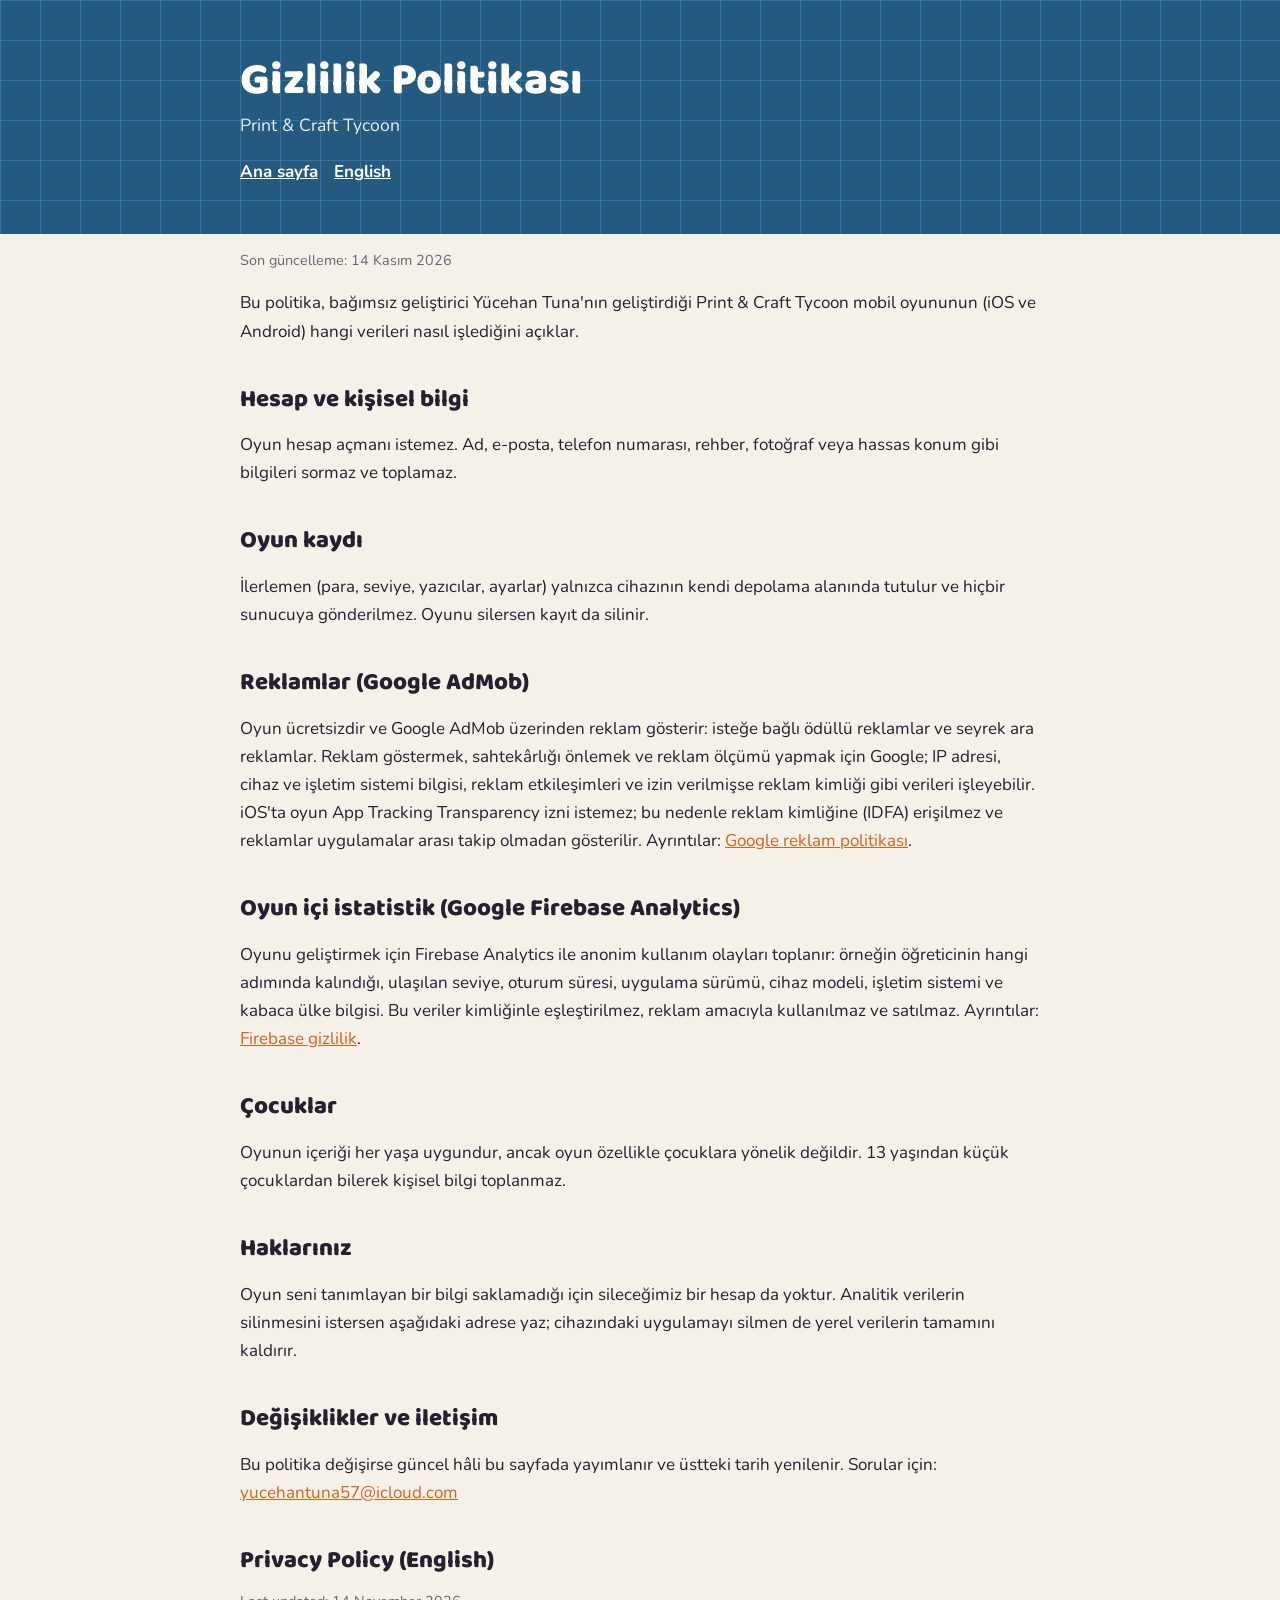
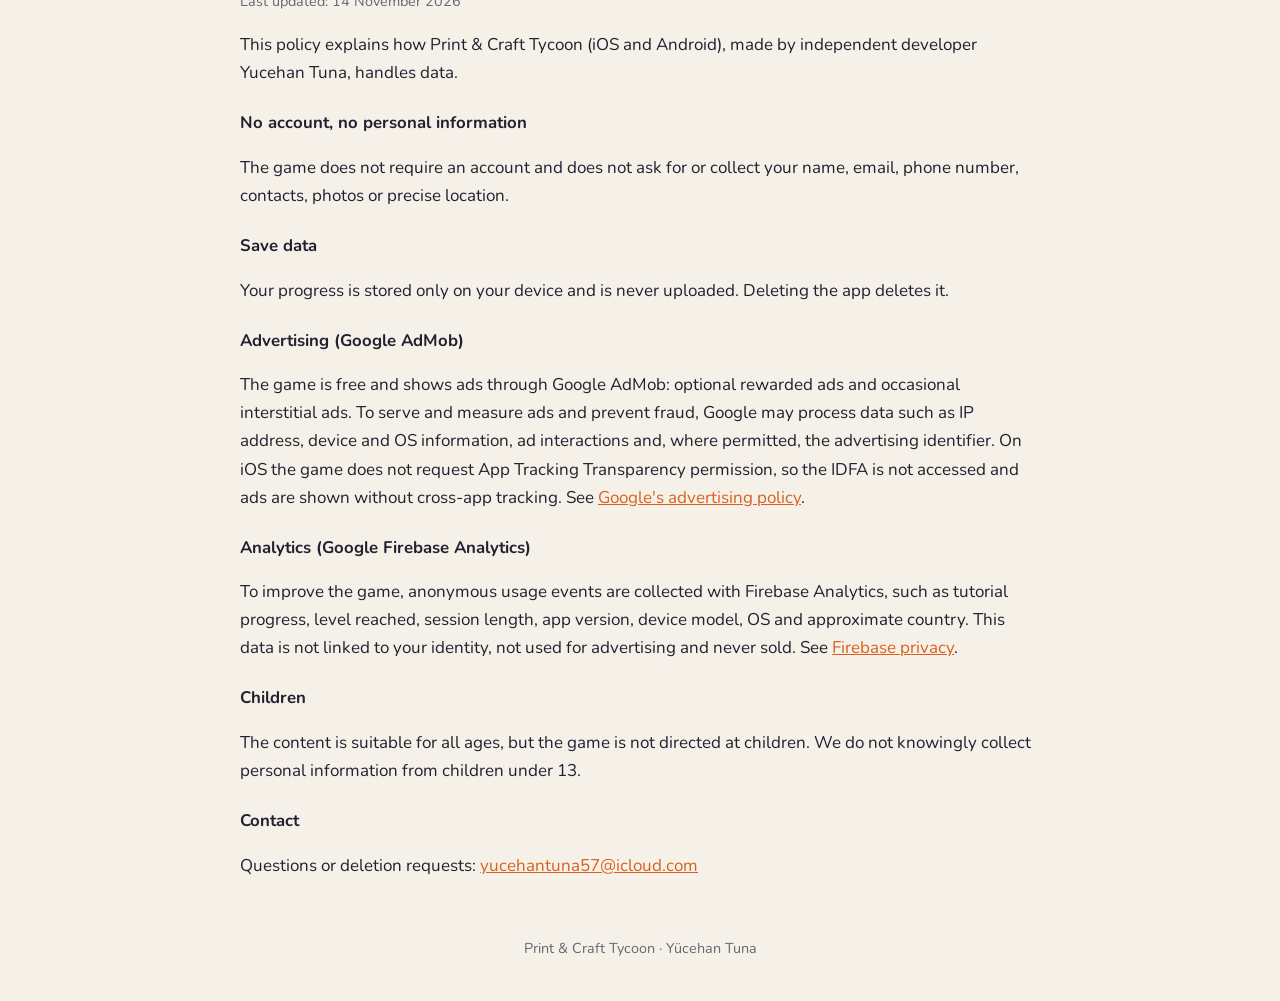
==== privacy.html @ df78fbeb "Print & Craft Tycoon web sitesi: tanıtım, destek, gizlilik" ====
<!doctype html>
<html lang="tr">
<head>
<meta charset="utf-8">
<meta name="viewport" content="width=device-width,initial-scale=1">
<title>Gizlilik Politikası · Print &amp; Craft Tycoon</title>
<link rel="icon" href="favicon.png">
<link rel="stylesheet" href="https://fonts.googleapis.com/css2?family=Baloo+2:wght@800&family=Nunito:wght@400;700;800&display=swap">
<link rel="stylesheet" href="style.css">
</head>
<body>
<header class="hero">
  <div class="wrap">
    <h1>Gizlilik Politikası</h1>
    <p class="tag">Print &amp; Craft Tycoon</p>
    <nav class="top"><a href="index.html">Ana sayfa</a><a href="#en">English</a></nav>
  </div>
</header>
<main class="wrap">
  <p class="meta">Son güncelleme: 14 Kasım 2026</p>
  <p>Bu politika, bağımsız geliştirici Yücehan Tuna'nın geliştirdiği Print &amp; Craft Tycoon mobil oyununun (iOS ve Android) hangi verileri nasıl işlediğini açıklar.</p>

  <h2>Hesap ve kişisel bilgi</h2>
  <p>Oyun hesap açmanı istemez. Ad, e-posta, telefon numarası, rehber, fotoğraf veya hassas konum gibi bilgileri sormaz ve toplamaz.</p>

  <h2>Oyun kaydı</h2>
  <p>İlerlemen (para, seviye, yazıcılar, ayarlar) yalnızca cihazının kendi depolama alanında tutulur ve hiçbir sunucuya gönderilmez. Oyunu silersen kayıt da silinir.</p>

  <h2>Reklamlar (Google AdMob)</h2>
  <p>Oyun ücretsizdir ve Google AdMob üzerinden reklam gösterir: isteğe bağlı ödüllü reklamlar ve seyrek ara reklamlar. Reklam göstermek, sahtekârlığı önlemek ve reklam ölçümü yapmak için Google; IP adresi, cihaz ve işletim sistemi bilgisi, reklam etkileşimleri ve izin verilmişse reklam kimliği gibi verileri işleyebilir. iOS'ta oyun App Tracking Transparency izni istemez; bu nedenle reklam kimliğine (IDFA) erişilmez ve reklamlar uygulamalar arası takip olmadan gösterilir. Ayrıntılar: <a href="https://policies.google.com/technologies/ads">Google reklam politikası</a>.</p>

  <h2>Oyun içi istatistik (Google Firebase Analytics)</h2>
  <p>Oyunu geliştirmek için Firebase Analytics ile anonim kullanım olayları toplanır: örneğin öğreticinin hangi adımında kalındığı, ulaşılan seviye, oturum süresi, uygulama sürümü, cihaz modeli, işletim sistemi ve kabaca ülke bilgisi. Bu veriler kimliğinle eşleştirilmez, reklam amacıyla kullanılmaz ve satılmaz. Ayrıntılar: <a href="https://firebase.google.com/support/privacy">Firebase gizlilik</a>.</p>

  <h2>Çocuklar</h2>
  <p>Oyunun içeriği her yaşa uygundur, ancak oyun özellikle çocuklara yönelik değildir. 13 yaşından küçük çocuklardan bilerek kişisel bilgi toplanmaz.</p>

  <h2>Haklarınız</h2>
  <p>Oyun seni tanımlayan bir bilgi saklamadığı için sileceğimiz bir hesap da yoktur. Analitik verilerin silinmesini istersen aşağıdaki adrese yaz; cihazındaki uygulamayı silmen de yerel verilerin tamamını kaldırır.</p>

  <h2>Değişiklikler ve iletişim</h2>
  <p>Bu politika değişirse güncel hâli bu sayfada yayımlanır ve üstteki tarih yenilenir. Sorular için: <a href="mailto:yucehantuna57@icloud.com">yucehantuna57@icloud.com</a></p>

  <section id="en">
  <h2>Privacy Policy (English)</h2>
  <p class="meta">Last updated: 14 November 2026</p>
  <p>This policy explains how Print &amp; Craft Tycoon (iOS and Android), made by independent developer Yucehan Tuna, handles data.</p>
  <h3>No account, no personal information</h3>
  <p>The game does not require an account and does not ask for or collect your name, email, phone number, contacts, photos or precise location.</p>
  <h3>Save data</h3>
  <p>Your progress is stored only on your device and is never uploaded. Deleting the app deletes it.</p>
  <h3>Advertising (Google AdMob)</h3>
  <p>The game is free and shows ads through Google AdMob: optional rewarded ads and occasional interstitial ads. To serve and measure ads and prevent fraud, Google may process data such as IP address, device and OS information, ad interactions and, where permitted, the advertising identifier. On iOS the game does not request App Tracking Transparency permission, so the IDFA is not accessed and ads are shown without cross-app tracking. See <a href="https://policies.google.com/technologies/ads">Google's advertising policy</a>.</p>
  <h3>Analytics (Google Firebase Analytics)</h3>
  <p>To improve the game, anonymous usage events are collected with Firebase Analytics, such as tutorial progress, level reached, session length, app version, device model, OS and approximate country. This data is not linked to your identity, not used for advertising and never sold. See <a href="https://firebase.google.com/support/privacy">Firebase privacy</a>.</p>
  <h3>Children</h3>
  <p>The content is suitable for all ages, but the game is not directed at children. We do not knowingly collect personal information from children under 13.</p>
  <h3>Contact</h3>
  <p>Questions or deletion requests: <a href="mailto:yucehantuna57@icloud.com">yucehantuna57@icloud.com</a></p>
  </section>
</main>
<footer>Print &amp; Craft Tycoon &middot; Yücehan Tuna</footer>
</body>
</html>
---- style.css ----
:root{--bg:#f6f1e8;--fg:#232030;--muted:#6a6474;--accent:#d9601e;--blue:#245a80;--card:#fffdf8;--line:#e3dace}
@media (prefers-color-scheme:dark){:root{--bg:#191720;--fg:#efeaf2;--muted:#aaa2b4;--accent:#ff9a4d;--blue:#7cb8e0;--card:#221f2b;--line:#34303e}}
*{box-sizing:border-box}
body{margin:0;background:var(--bg);color:var(--fg);font:17px/1.65 "Nunito",system-ui,-apple-system,"Segoe UI",sans-serif}
a{color:var(--accent)}
header.hero{background:#245a80 url(img/grid.svg);color:#fff;padding:56px 16px 48px}
.wrap{max-width:52rem;margin:0 auto;padding:0 16px}
.brand{display:flex;gap:20px;align-items:center;flex-wrap:wrap}
.brand img{width:112px;height:112px;border-radius:24px;box-shadow:0 6px 20px rgba(0,0,0,.25)}
h1{font:800 clamp(2rem,6vw,2.8rem)/1.1 "Baloo 2",system-ui,sans-serif;margin:0}
h2{font:800 1.5rem/1.2 "Baloo 2",system-ui,sans-serif;margin:40px 0 10px}
h3{margin:22px 0 4px;font-size:1.05rem}
.tag{opacity:.9;margin:6px 0 0;font-size:1.1rem}
.badges{display:flex;gap:10px;flex-wrap:wrap;margin-top:22px}
.badges a{background:#fff;color:#245a80;text-decoration:none;font-weight:800;padding:10px 16px;border-radius:12px}
.shots{display:grid;grid-template-columns:repeat(auto-fit,minmax(240px,1fr));gap:12px;margin:18px 0}
.shots img{width:100%;border-radius:12px;border:1px solid var(--line);display:block}
ul{padding-left:1.2em}
.card{background:var(--card);border:1px solid var(--line);border-radius:14px;padding:18px 20px;margin:14px 0}
footer{color:var(--muted);font-size:.9rem;padding:40px 16px;text-align:center}
nav.top{display:flex;gap:16px;flex-wrap:wrap;margin-top:18px}
nav.top a{color:#fff;font-weight:700}
.meta{color:var(--muted);font-size:.9rem}
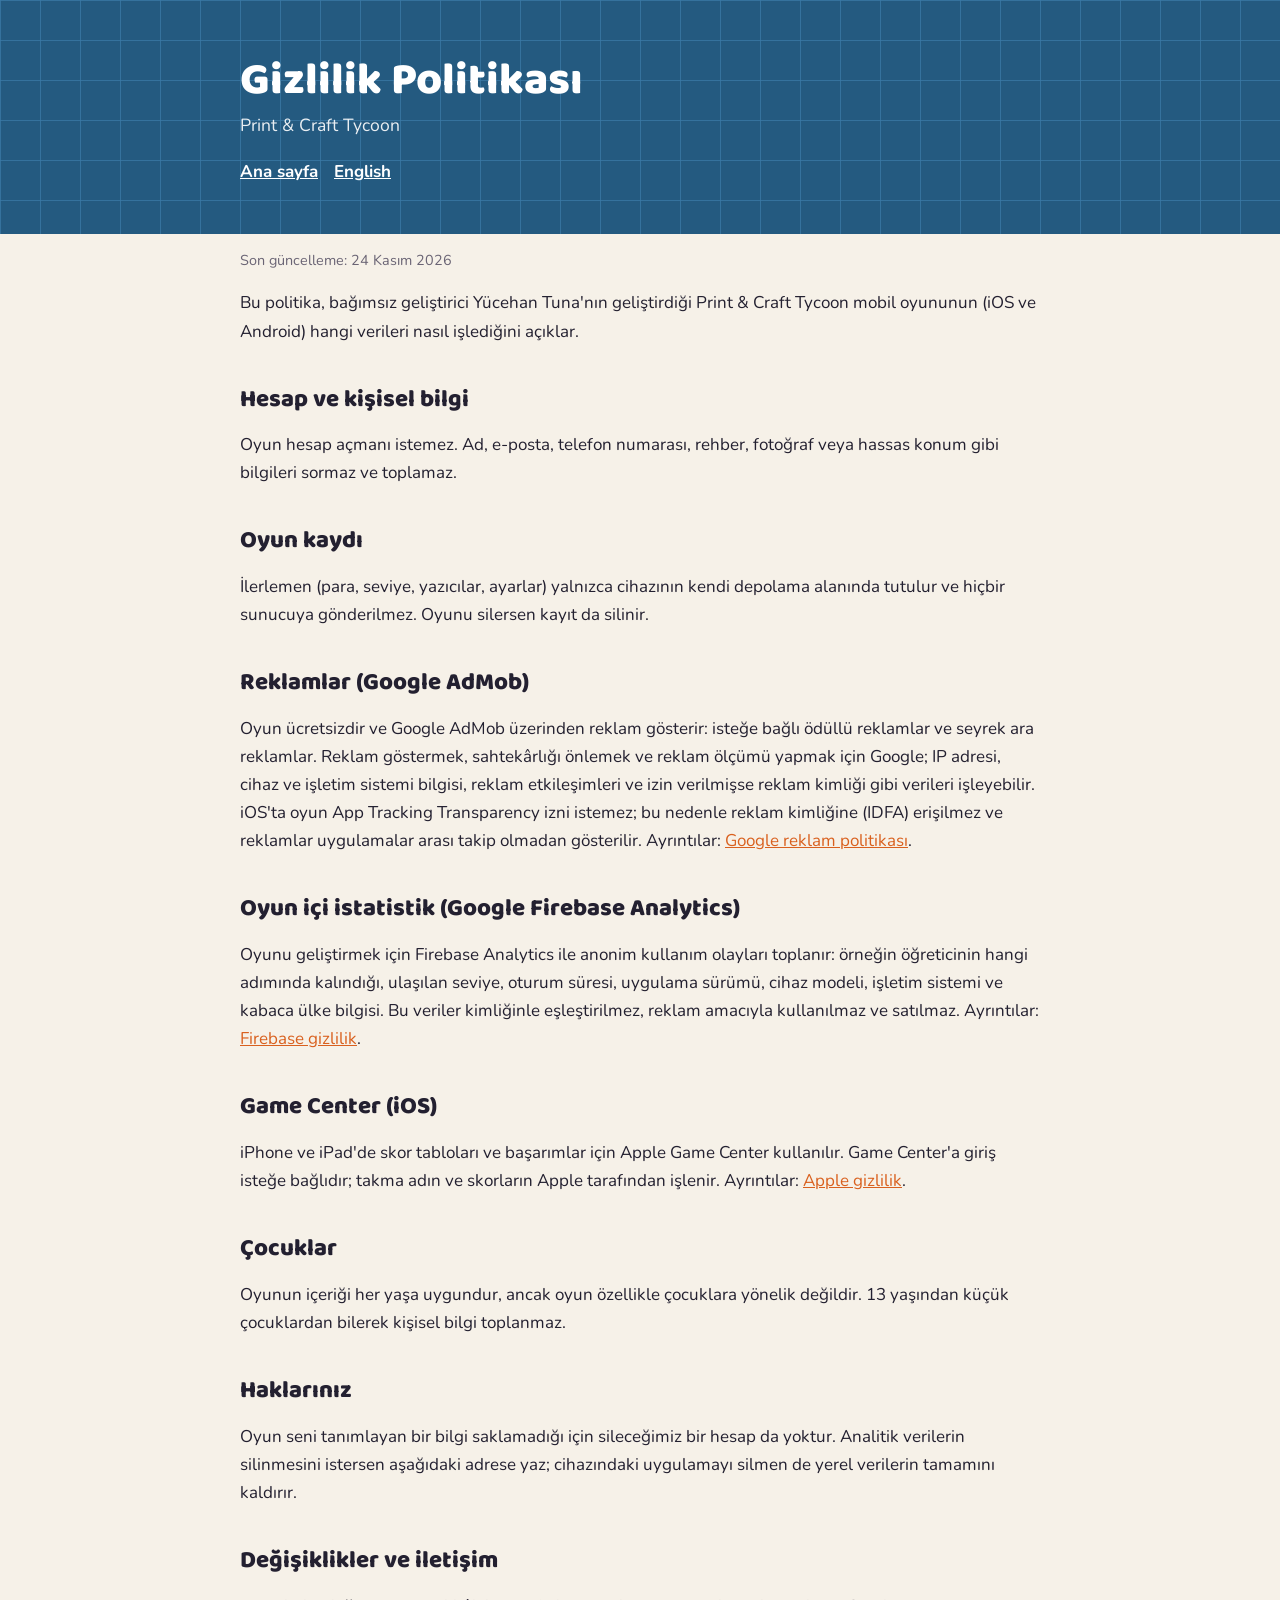
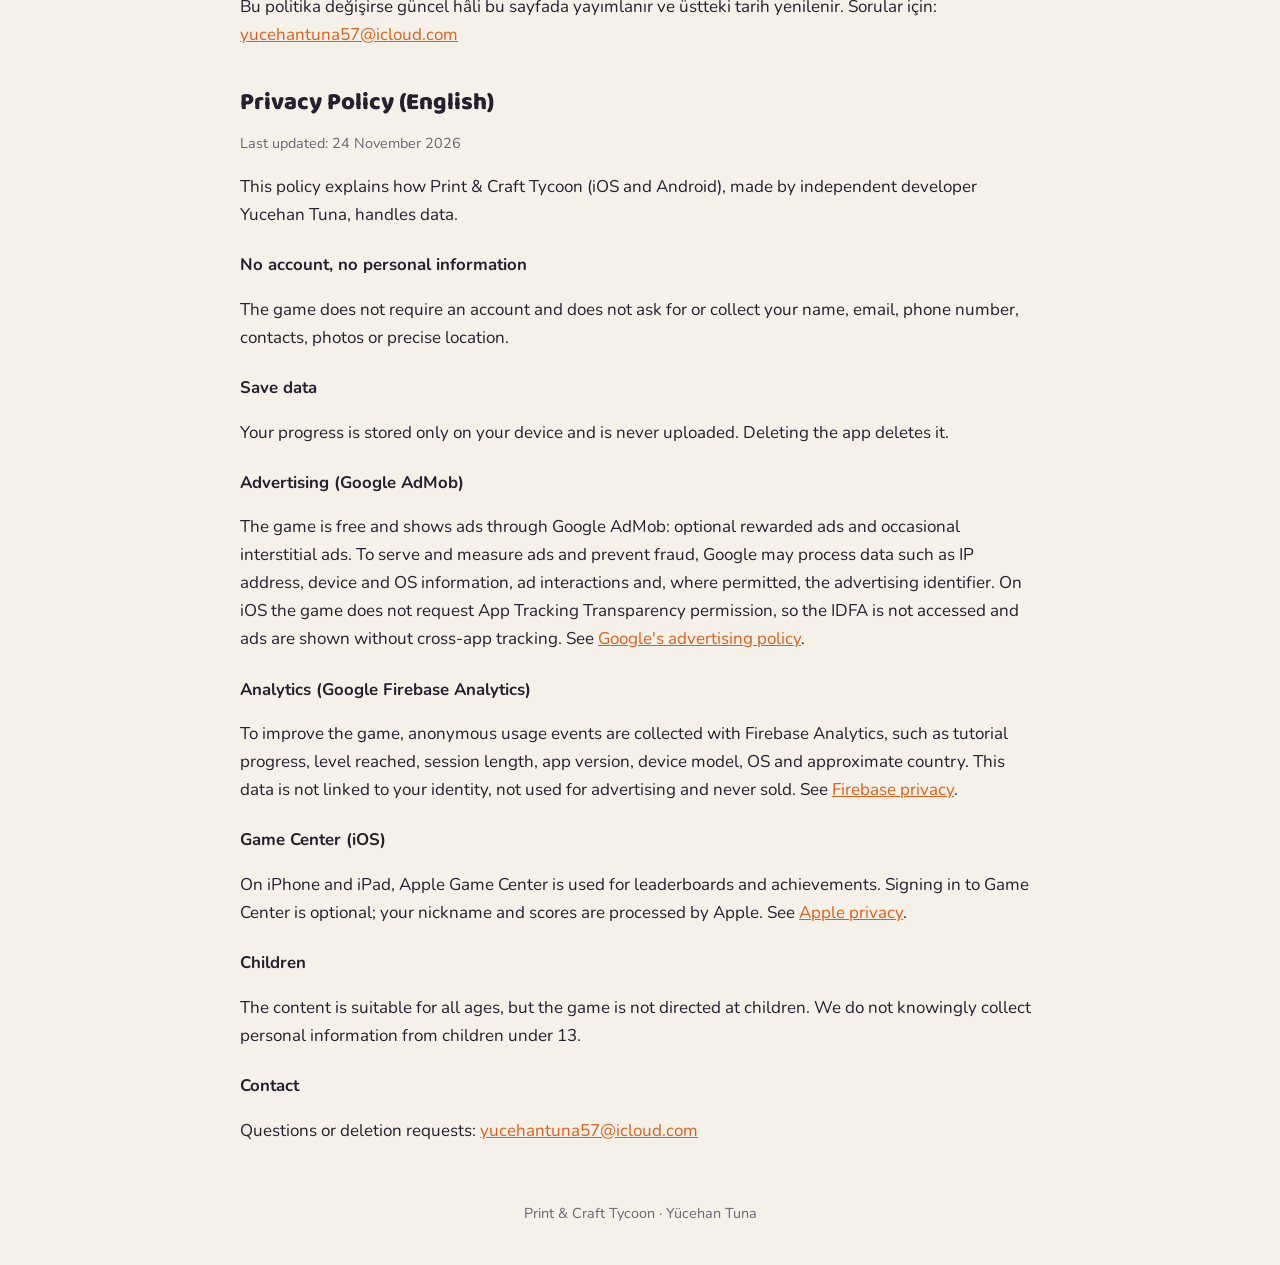
==== commit f5b163e1: "Gizlilik: Game Center bölümü eklendi Co-Authored-By: Claude Opus 5.5 <noreply@anthropic.com>" ====
--- a/privacy.html
+++ b/privacy.html
@@ -17,7 +17,7 @@
   </div>
 </header>
 <main class="wrap">
-  <p class="meta">Son güncelleme: 14 Kasım 2026</p>
+  <p class="meta">Son güncelleme: 24 Kasım 2026</p>
   <p>Bu politika, bağımsız geliştirici Yücehan Tuna'nın geliştirdiği Print &amp; Craft Tycoon mobil oyununun (iOS ve Android) hangi verileri nasıl işlediğini açıklar.</p>
 
   <h2>Hesap ve kişisel bilgi</h2>
@@ -32,6 +32,9 @@
   <h2>Oyun içi istatistik (Google Firebase Analytics)</h2>
   <p>Oyunu geliştirmek için Firebase Analytics ile anonim kullanım olayları toplanır: örneğin öğreticinin hangi adımında kalındığı, ulaşılan seviye, oturum süresi, uygulama sürümü, cihaz modeli, işletim sistemi ve kabaca ülke bilgisi. Bu veriler kimliğinle eşleştirilmez, reklam amacıyla kullanılmaz ve satılmaz. Ayrıntılar: <a href="https://firebase.google.com/support/privacy">Firebase gizlilik</a>.</p>
 
+  <h2>Game Center (iOS)</h2>
+  <p>iPhone ve iPad'de skor tabloları ve başarımlar için Apple Game Center kullanılır. Game Center'a giriş isteğe bağlıdır; takma adın ve skorların Apple tarafından işlenir. Ayrıntılar: <a href="https://www.apple.com/legal/privacy/">Apple gizlilik</a>.</p>
+
   <h2>Çocuklar</h2>
   <p>Oyunun içeriği her yaşa uygundur, ancak oyun özellikle çocuklara yönelik değildir. 13 yaşından küçük çocuklardan bilerek kişisel bilgi toplanmaz.</p>
 
@@ -43,7 +46,7 @@
 
   <section id="en">
   <h2>Privacy Policy (English)</h2>
-  <p class="meta">Last updated: 14 November 2026</p>
+  <p class="meta">Last updated: 24 November 2026</p>
   <p>This policy explains how Print &amp; Craft Tycoon (iOS and Android), made by independent developer Yucehan Tuna, handles data.</p>
   <h3>No account, no personal information</h3>
   <p>The game does not require an account and does not ask for or collect your name, email, phone number, contacts, photos or precise location.</p>
@@ -53,6 +56,8 @@
   <p>The game is free and shows ads through Google AdMob: optional rewarded ads and occasional interstitial ads. To serve and measure ads and prevent fraud, Google may process data such as IP address, device and OS information, ad interactions and, where permitted, the advertising identifier. On iOS the game does not request App Tracking Transparency permission, so the IDFA is not accessed and ads are shown without cross-app tracking. See <a href="https://policies.google.com/technologies/ads">Google's advertising policy</a>.</p>
   <h3>Analytics (Google Firebase Analytics)</h3>
   <p>To improve the game, anonymous usage events are collected with Firebase Analytics, such as tutorial progress, level reached, session length, app version, device model, OS and approximate country. This data is not linked to your identity, not used for advertising and never sold. See <a href="https://firebase.google.com/support/privacy">Firebase privacy</a>.</p>
+  <h3>Game Center (iOS)</h3>
+  <p>On iPhone and iPad, Apple Game Center is used for leaderboards and achievements. Signing in to Game Center is optional; your nickname and scores are processed by Apple. See <a href="https://www.apple.com/legal/privacy/">Apple privacy</a>.</p>
   <h3>Children</h3>
   <p>The content is suitable for all ages, but the game is not directed at children. We do not knowingly collect personal information from children under 13.</p>
   <h3>Contact</h3>
